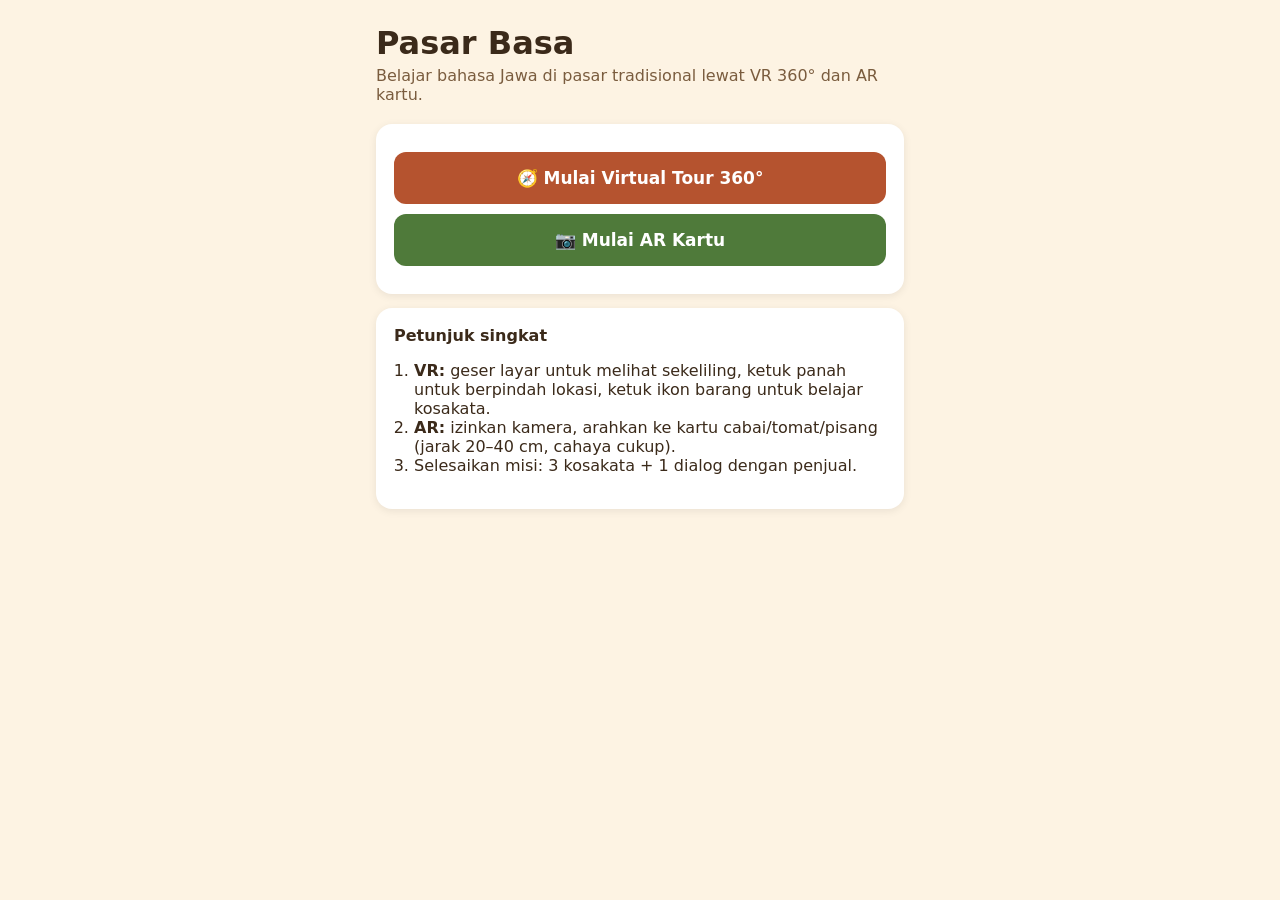
==== index.html @ 5d2a545c "Initial commit: Pasar Basa skeleton" ====
<!DOCTYPE html>
<html lang="id"><head>
<meta charset="utf-8"><meta name="viewport" content="width=device-width,initial-scale=1">
<title>Pasar Basa — Belajar Bahasa Jawa</title>
<link rel="stylesheet" href="css/main.css">
</head><body><div class="wrap">
  <h1>Pasar Basa</h1>
  <p class="sub">Belajar bahasa Jawa di pasar tradisional lewat VR 360° dan AR kartu.</p>
  <div class="card">
    <a class="btn" href="vr/index.html">🧭 Mulai Virtual Tour 360°</a>
    <a class="btn alt" href="ar/index.html">📷 Mulai AR Kartu</a>
  </div>
  <div class="card">
    <strong>Petunjuk singkat</strong>
    <ol>
      <li><b>VR:</b> geser layar untuk melihat sekeliling, ketuk panah untuk berpindah lokasi, ketuk ikon barang untuk belajar kosakata.</li>
      <li><b>AR:</b> izinkan kamera, arahkan ke kartu cabai/tomat/pisang (jarak 20–40 cm, cahaya cukup).</li>
      <li>Selesaikan misi: 3 kosakata + 1 dialog dengan penjual.</li>
    </ol>
  </div>
</div></body></html>
---- css/main.css ----
*{box-sizing:border-box}body{margin:0;font-family:system-ui,sans-serif;background:#fdf3e3;color:#3b2a1a}
.wrap{max-width:560px;margin:0 auto;padding:24px 16px}
h1{margin:0 0 4px}.sub{color:#7a5c3e;margin:0 0 20px}
.card{background:#fff;border-radius:16px;padding:18px;margin:14px 0;box-shadow:0 2px 8px rgba(0,0,0,.08)}
.btn{display:block;text-align:center;text-decoration:none;background:#b5532f;color:#fff;font-weight:600;padding:16px;border-radius:12px;font-size:17px;margin:10px 0}
.btn.alt{background:#4f7a3a}
ol{padding-left:20px}
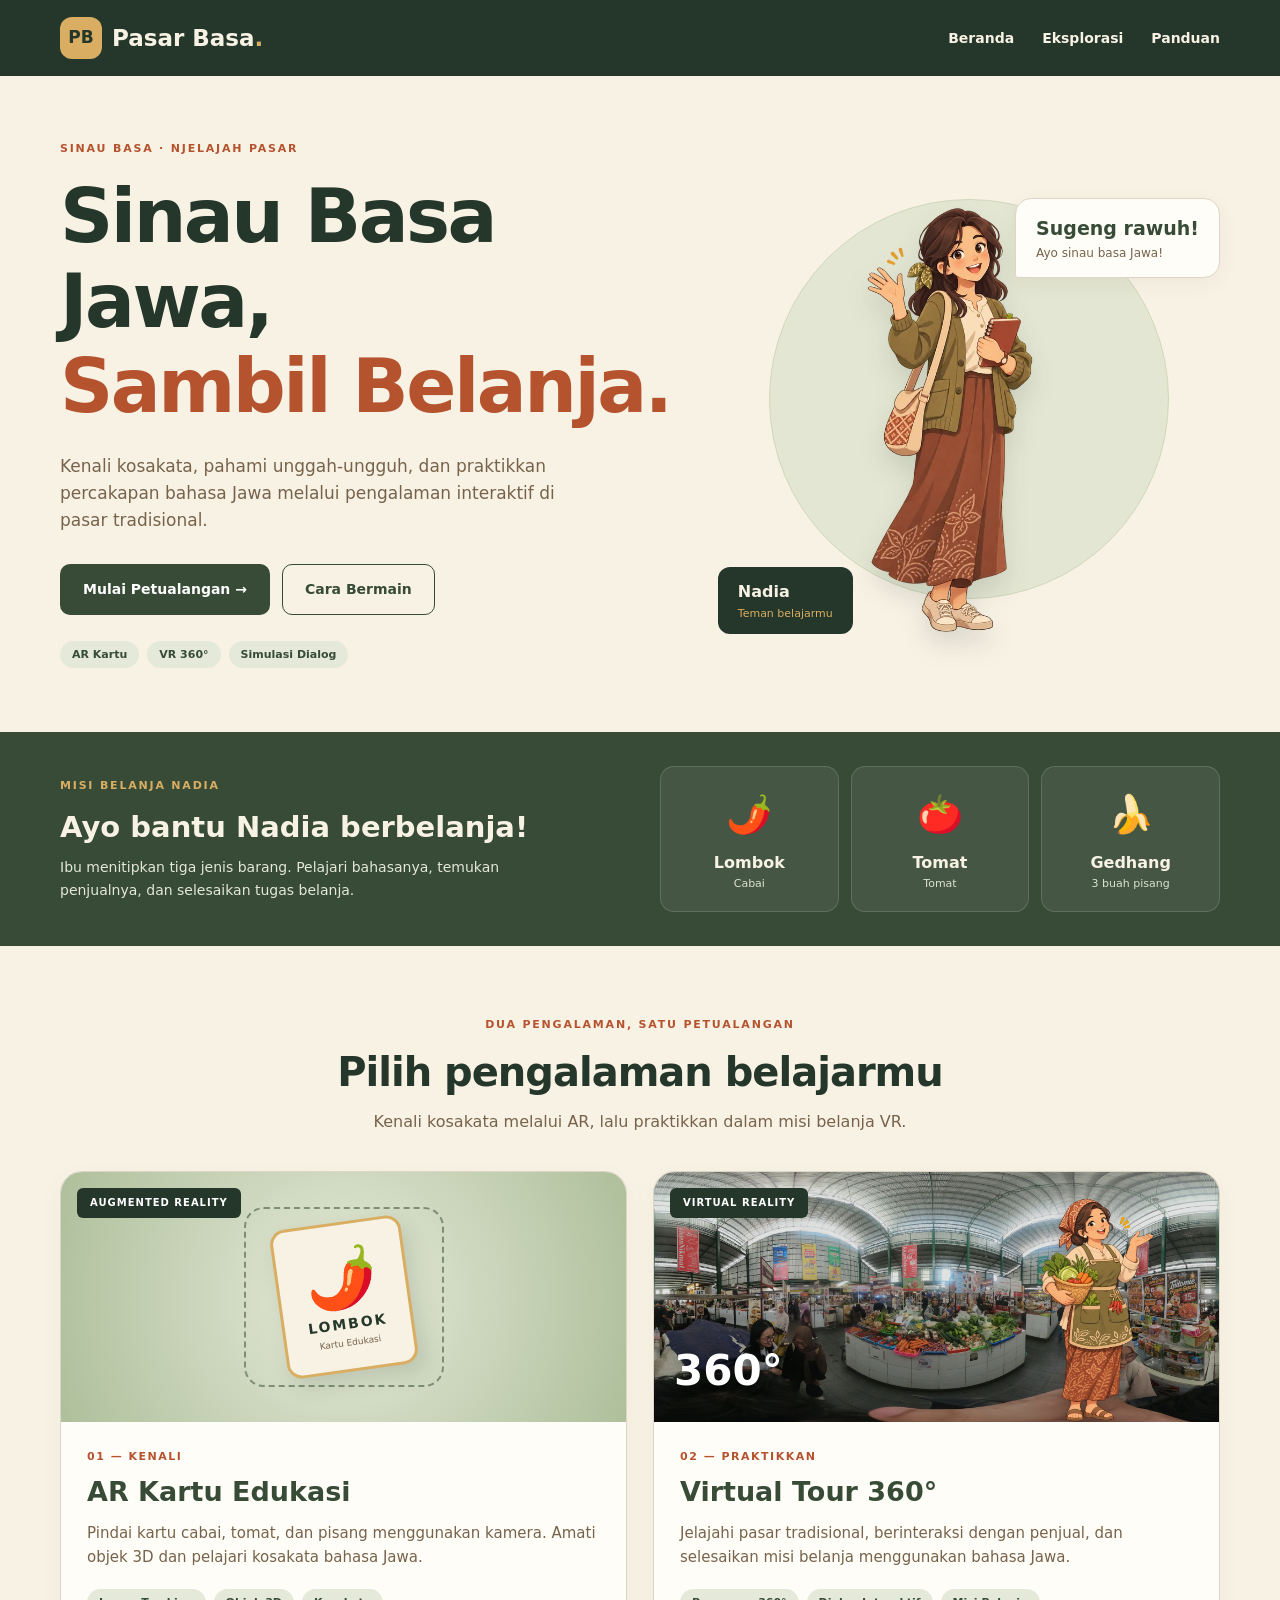
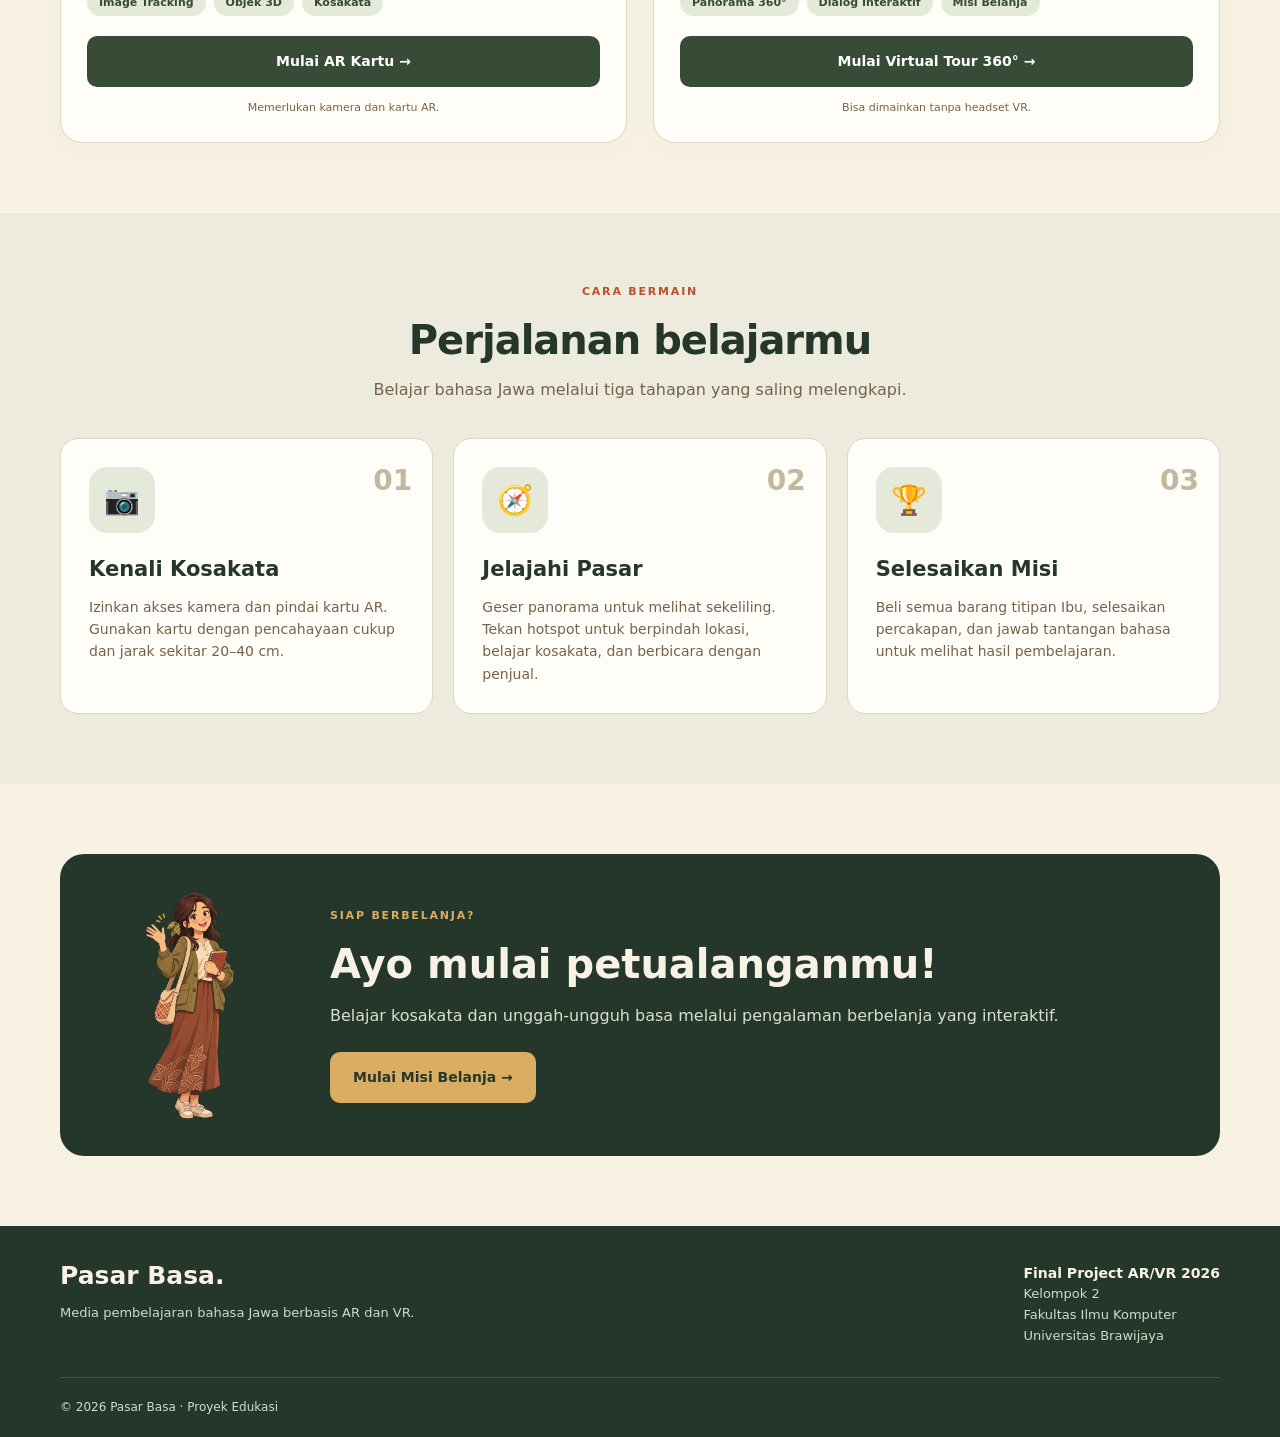
==== commit 5d270ea6: "update ui dashboard" ====
--- a/index.html
+++ b/index.html
@@ -1,21 +1,271 @@
-<!DOCTYPE html>
-<html lang="id"><head>
-<meta charset="utf-8"><meta name="viewport" content="width=device-width,initial-scale=1">
-<title>Pasar Basa — Belajar Bahasa Jawa</title>
-<link rel="stylesheet" href="css/main.css">
-</head><body><div class="wrap">
-  <h1>Pasar Basa</h1>
-  <p class="sub">Belajar bahasa Jawa di pasar tradisional lewat VR 360° dan AR kartu.</p>
-  <div class="card">
-    <a class="btn" href="vr/index.html">🧭 Mulai Virtual Tour 360°</a>
-    <a class="btn alt" href="ar/index.html">📷 Mulai AR Kartu</a>
-  </div>
-  <div class="card">
-    <strong>Petunjuk singkat</strong>
-    <ol>
-      <li><b>VR:</b> geser layar untuk melihat sekeliling, ketuk panah untuk berpindah lokasi, ketuk ikon barang untuk belajar kosakata.</li>
-      <li><b>AR:</b> izinkan kamera, arahkan ke kartu cabai/tomat/pisang (jarak 20–40 cm, cahaya cukup).</li>
-      <li>Selesaikan misi: 3 kosakata + 1 dialog dengan penjual.</li>
-    </ol>
-  </div>
-</div></body></html>
+<!doctype html>
+<html lang="id">
+  <head>
+    <meta charset="UTF-8" />
+    <meta name="viewport" content="width=device-width, initial-scale=1.0" />
+
+    <meta name="theme-color" content="#25372A" />
+
+    <meta name="description" content="Pasar Basa, media pembelajaran bahasa Jawa melalui AR kartu dan Virtual Tour 360 derajat." />
+
+    <title>Pasar Basa — Sinau Basa Jawa</title>
+
+    <link rel="stylesheet" href="css/main.css" />
+  </head>
+
+  <body class="home-page">
+    <!-- NAVIGASI -->
+    <header class="navbar">
+      <div class="container nav-inner">
+        <a href="index.html" class="brand">
+          <span class="brand-icon">PB</span>
+          <span>Pasar Basa<span class="brand-dot">.</span></span>
+        </a>
+
+        <nav aria-label="Navigasi utama">
+          <a href="#beranda">Beranda</a>
+          <a href="#eksplorasi">Eksplorasi</a>
+          <a href="#panduan">Panduan</a>
+        </nav>
+      </div>
+    </header>
+
+    <main>
+      <!-- HERO -->
+      <section class="hero" id="beranda">
+        <div class="container hero-grid">
+          <div class="hero-content">
+            <div class="eyebrow">SINAU BASA · NJELAJAH PASAR</div>
+
+            <h1>
+              Sinau Basa Jawa,
+              <span>Sambil Belanja.</span>
+            </h1>
+
+            <p class="hero-description">Kenali kosakata, pahami unggah-ungguh, dan praktikkan percakapan bahasa Jawa melalui pengalaman interaktif di pasar tradisional.</p>
+
+            <div class="hero-actions">
+              <a href="vr/index.html" class="btn btn-primary"> Mulai Petualangan → </a>
+
+              <a href="#panduan" class="btn btn-outline"> Cara Bermain </a>
+            </div>
+
+            <div class="hero-features">
+              <span>AR Kartu</span>
+              <span>VR 360°</span>
+              <span>Simulasi Dialog</span>
+            </div>
+          </div>
+
+          <div class="hero-visual">
+            <div class="character-circle"></div>
+
+            <div class="speech-card">
+              <strong>Sugeng rawuh!</strong>
+              <span>Ayo sinau basa Jawa!</span>
+            </div>
+
+            <img class="nadia-hero" src="assets/nadia.webp" alt="Nadia, pemandu belajar Pasar Basa" fetchpriority="high" />
+
+            <div class="character-name">
+              <strong>Nadia</strong>
+              <span>Teman belajarmu</span>
+            </div>
+          </div>
+        </div>
+      </section>
+
+      <!-- MISI -->
+      <section class="mission-section">
+        <div class="container mission-inner">
+          <div>
+            <div class="eyebrow light">MISI BELANJA NADIA</div>
+
+            <h2>Ayo bantu Nadia berbelanja!</h2>
+
+            <p>Ibu menitipkan tiga jenis barang. Pelajari bahasanya, temukan penjualnya, dan selesaikan tugas belanja.</p>
+          </div>
+
+          <div class="shopping-items">
+            <div class="shopping-item">
+              <span aria-hidden="true">🌶️</span>
+              <strong>Lombok</strong>
+              <small>Cabai</small>
+            </div>
+
+            <div class="shopping-item">
+              <span aria-hidden="true">🍅</span>
+              <strong>Tomat</strong>
+              <small>Tomat</small>
+            </div>
+
+            <div class="shopping-item">
+              <span aria-hidden="true">🍌</span>
+              <strong>Gedhang</strong>
+              <small>3 buah pisang</small>
+            </div>
+          </div>
+        </div>
+      </section>
+
+      <!-- PILIH MODUL -->
+      <section class="section container" id="eksplorasi">
+        <div class="section-heading">
+          <div class="eyebrow">DUA PENGALAMAN, SATU PETUALANGAN</div>
+
+          <h2>Pilih pengalaman belajarmu</h2>
+
+          <p>Kenali kosakata melalui AR, lalu praktikkan dalam misi belanja VR.</p>
+        </div>
+
+        <div class="module-grid">
+          <!-- AR -->
+          <article class="module-card">
+            <div class="module-image ar-visual">
+              <span class="module-tag"> AUGMENTED REALITY </span>
+
+              <div class="scan-decoration">
+                <div class="flashcard">
+                  <span aria-hidden="true">🌶️</span>
+                  <strong>LOMBOK</strong>
+                  <small>Kartu Edukasi</small>
+                </div>
+              </div>
+            </div>
+
+            <div class="module-content">
+              <span class="module-number"> 01 — KENALI </span>
+
+              <h3>AR Kartu Edukasi</h3>
+
+              <p>Pindai kartu cabai, tomat, dan pisang menggunakan kamera. Amati objek 3D dan pelajari kosakata bahasa Jawa.</p>
+
+              <div class="module-features">
+                <span>Image Tracking</span>
+                <span>Objek 3D</span>
+                <span>Kosakata</span>
+              </div>
+
+              <a href="ar/index.html" class="btn btn-primary full"> Mulai AR Kartu → </a>
+
+              <small class="module-note"> Memerlukan kamera dan kartu AR. </small>
+            </div>
+          </article>
+
+          <!-- VR -->
+          <article class="module-card">
+            <div class="module-image vr-visual">
+              <img src="assets/panorama/kios-sayur.jpg" alt="Panorama asli kios sayur Pasar Basa" loading="lazy" />
+
+              <span class="module-tag"> VIRTUAL REALITY </span>
+
+              <span class="degree-label">360°</span>
+
+              <img class="seller-preview" src="assets/bu-sari.webp" alt="" loading="lazy" />
+            </div>
+
+            <div class="module-content">
+              <span class="module-number"> 02 — PRAKTIKKAN </span>
+
+              <h3>Virtual Tour 360°</h3>
+
+              <p>Jelajahi pasar tradisional, berinteraksi dengan penjual, dan selesaikan misi belanja menggunakan bahasa Jawa.</p>
+
+              <div class="module-features">
+                <span>Panorama 360°</span>
+                <span>Dialog Interaktif</span>
+                <span>Misi Belanja</span>
+              </div>
+
+              <a href="vr/index.html" class="btn btn-primary full"> Mulai Virtual Tour 360° → </a>
+
+              <small class="module-note"> Bisa dimainkan tanpa headset VR. </small>
+            </div>
+          </article>
+        </div>
+      </section>
+
+      <!-- PANDUAN -->
+      <section class="guide-section" id="panduan">
+        <div class="container section">
+          <div class="section-heading">
+            <div class="eyebrow">CARA BERMAIN</div>
+
+            <h2>Perjalanan belajarmu</h2>
+
+            <p>Belajar bahasa Jawa melalui tiga tahapan yang saling melengkapi.</p>
+          </div>
+
+          <div class="steps-grid">
+            <article class="step-card">
+              <span class="step-number">01</span>
+
+              <div class="step-icon" aria-hidden="true">📷</div>
+
+              <h3>Kenali Kosakata</h3>
+
+              <p>Izinkan akses kamera dan pindai kartu AR. Gunakan kartu dengan pencahayaan cukup dan jarak sekitar 20–40 cm.</p>
+            </article>
+
+            <article class="step-card">
+              <span class="step-number">02</span>
+
+              <div class="step-icon" aria-hidden="true">🧭</div>
+
+              <h3>Jelajahi Pasar</h3>
+
+              <p>Geser panorama untuk melihat sekeliling. Tekan hotspot untuk berpindah lokasi, belajar kosakata, dan berbicara dengan penjual.</p>
+            </article>
+
+            <article class="step-card">
+              <span class="step-number">03</span>
+
+              <div class="step-icon" aria-hidden="true">🏆</div>
+
+              <h3>Selesaikan Misi</h3>
+
+              <p>Beli semua barang titipan Ibu, selesaikan percakapan, dan jawab tantangan bahasa untuk melihat hasil pembelajaran.</p>
+            </article>
+          </div>
+        </div>
+      </section>
+
+      <!-- PENUTUP -->
+      <section class="container section">
+        <div class="final-banner">
+          <img src="assets/nadia.webp" alt="" loading="lazy" />
+
+          <div>
+            <div class="eyebrow light">SIAP BERBELANJA?</div>
+
+            <h2>Ayo mulai petualanganmu!</h2>
+
+            <p>Belajar kosakata dan unggah-ungguh basa melalui pengalaman berbelanja yang interaktif.</p>
+
+            <a href="vr/index.html" class="btn btn-gold"> Mulai Misi Belanja → </a>
+          </div>
+        </div>
+      </section>
+    </main>
+
+    <!-- FOOTER -->
+    <footer class="footer">
+      <div class="container footer-inner">
+        <div>
+          <h3>Pasar Basa.</h3>
+
+          <p>Media pembelajaran bahasa Jawa berbasis AR dan VR.</p>
+        </div>
+
+        <div class="footer-info">
+          <strong>Final Project AR/VR 2026</strong>
+          <span>Kelompok 2</span>
+          <span>Fakultas Ilmu Komputer</span>
+          <span>Universitas Brawijaya</span>
+        </div>
+      </div>
+
+      <div class="container copyright">© 2026 Pasar Basa · Proyek Edukasi</div>
+    </footer>
+  </body>
+</html>
--- a/css/main.css
+++ b/css/main.css
@@ -1,7 +1,823 @@
-*{box-sizing:border-box}body{margin:0;font-family:system-ui,sans-serif;background:#fdf3e3;color:#3b2a1a}
-.wrap{max-width:560px;margin:0 auto;padding:24px 16px}
-h1{margin:0 0 4px}.sub{color:#7a5c3e;margin:0 0 20px}
-.card{background:#fff;border-radius:16px;padding:18px;margin:14px 0;box-shadow:0 2px 8px rgba(0,0,0,.08)}
-.btn{display:block;text-align:center;text-decoration:none;background:#b5532f;color:#fff;font-weight:600;padding:16px;border-radius:12px;font-size:17px;margin:10px 0}
-.btn.alt{background:#4f7a3a}
-ol{padding-left:20px}
+/* ===================================
+   PASAR BASA - HOMEPAGE
+   =================================== */
+
+.home-page {
+  --green: #374b36;
+  --dark-green: #25372a;
+  --cream: #f8f2e5;
+  --gold: #d9ae62;
+  --terracotta: #b5532f;
+  --brown: #3b2a1a;
+  --muted: #77634b;
+  --border: #ded5c4;
+
+  margin: 0;
+  background: var(--cream);
+  color: var(--brown);
+  font-family:
+    system-ui,
+    -apple-system,
+    BlinkMacSystemFont,
+    "Segoe UI",
+    sans-serif;
+  line-height: 1.6;
+}
+
+.home-page *,
+.home-page *::before,
+.home-page *::after {
+  box-sizing: border-box;
+}
+
+.home-page a {
+  color: inherit;
+  text-decoration: none;
+}
+
+.home-page img {
+  display: block;
+  max-width: 100%;
+}
+
+.home-page h1,
+.home-page h2,
+.home-page h3,
+.home-page p {
+  margin: 0;
+}
+
+.home-page h1,
+.home-page h2,
+.home-page h3 {
+  line-height: 1.15;
+}
+
+.home-page .container {
+  width: min(1160px, calc(100% - 48px));
+  margin-inline: auto;
+}
+
+.home-page section[id] {
+  scroll-margin-top: 90px;
+}
+
+/* NAVBAR */
+
+.home-page .navbar {
+  background: var(--dark-green);
+  color: var(--cream);
+}
+
+.home-page .nav-inner {
+  min-height: 76px;
+  display: flex;
+  align-items: center;
+  justify-content: space-between;
+  gap: 24px;
+}
+
+.home-page .brand {
+  display: flex;
+  align-items: center;
+  gap: 10px;
+  font-size: 23px;
+  font-weight: 800;
+}
+
+.home-page .brand-icon {
+  display: grid;
+  place-items: center;
+  width: 42px;
+  height: 42px;
+  border-radius: 12px;
+  background: var(--gold);
+  color: var(--dark-green);
+  font-size: 17px;
+}
+
+.home-page .brand-dot {
+  color: var(--gold);
+}
+
+.home-page nav {
+  display: flex;
+  align-items: center;
+  gap: 28px;
+  font-size: 14px;
+  font-weight: 600;
+}
+
+.home-page nav a:hover {
+  color: var(--gold);
+}
+
+/* HERO */
+
+.home-page .hero {
+  overflow: hidden;
+  padding: 64px 0;
+}
+
+.home-page .hero-grid {
+  display: grid;
+  grid-template-columns: 1.1fr 0.9fr;
+  align-items: center;
+  gap: 44px;
+}
+
+.home-page .eyebrow {
+  color: var(--terracotta);
+  font-size: 11px;
+  font-weight: 800;
+  letter-spacing: 1.8px;
+  margin-bottom: 16px;
+}
+
+.home-page .eyebrow.light {
+  color: var(--gold);
+}
+
+.home-page .hero h1 {
+  color: var(--dark-green);
+  font-size: clamp(42px, 5.8vw, 74px);
+  font-weight: 850;
+  letter-spacing: -2.5px;
+}
+
+.home-page .hero h1 span {
+  display: block;
+  color: var(--terracotta);
+}
+
+.home-page .hero-description {
+  color: var(--muted);
+  max-width: 530px;
+  font-size: 17px;
+  margin-top: 24px;
+}
+
+.home-page .hero-actions {
+  display: flex;
+  flex-wrap: wrap;
+  gap: 12px;
+  margin-top: 30px;
+}
+
+.home-page .btn {
+  display: inline-flex;
+  align-items: center;
+  justify-content: center;
+  min-height: 48px;
+  border: 1px solid transparent;
+  padding: 13px 22px;
+  border-radius: 10px;
+  font-size: 14px;
+  font-weight: 750;
+  text-align: center;
+  transition:
+    background 0.2s,
+    transform 0.2s;
+}
+
+.home-page .btn:hover {
+  transform: translateY(-2px);
+}
+
+.home-page .btn-primary {
+  background: var(--green);
+  color: #fff;
+}
+
+.home-page .btn-primary:hover {
+  background: var(--dark-green);
+}
+
+.home-page .btn-outline {
+  border-color: var(--green);
+  color: var(--green);
+}
+
+.home-page .btn-gold {
+  background: var(--gold);
+  color: var(--dark-green);
+}
+
+.home-page a:focus-visible {
+  outline: 3px solid var(--terracotta);
+  outline-offset: 4px;
+}
+
+.home-page .btn.full {
+  width: 100%;
+}
+
+.home-page .hero-features,
+.home-page .module-features {
+  display: flex;
+  flex-wrap: wrap;
+  gap: 8px;
+}
+
+.home-page .hero-features {
+  margin-top: 26px;
+}
+
+.home-page .hero-features span,
+.home-page .module-features span {
+  border-radius: 30px;
+  padding: 5px 12px;
+  background: #e5e9da;
+  color: var(--green);
+  font-size: 11px;
+  font-weight: 650;
+}
+
+/* MASKOT NADIA */
+
+.home-page .hero-visual {
+  min-height: 460px;
+  position: relative;
+  display: flex;
+  justify-content: center;
+  align-items: flex-end;
+}
+
+.home-page .character-circle {
+  position: absolute;
+  width: 88%;
+  aspect-ratio: 1;
+  max-width: 400px;
+  bottom: 35px;
+  border-radius: 50%;
+  background: #e3e6d2;
+  border: 1px solid #d1d7bd;
+}
+
+.home-page .nadia-hero {
+  position: relative;
+  height: 430px;
+  width: 90%;
+  object-fit: contain;
+  z-index: 2;
+  filter: drop-shadow(0 14px 12px #25372a22);
+}
+
+.home-page .speech-card {
+  position: absolute;
+  top: 24px;
+  right: 0;
+  z-index: 3;
+  display: flex;
+  flex-direction: column;
+  background: #fffdf8;
+  padding: 14px 20px;
+  border: 1px solid var(--border);
+  border-radius: 16px 16px 16px 3px;
+  box-shadow: 0 6px 22px #3b2a1a0d;
+}
+
+.home-page .speech-card strong {
+  color: var(--green);
+  font-size: 19px;
+}
+
+.home-page .speech-card span {
+  color: var(--muted);
+  font-size: 12px;
+}
+
+.home-page .character-name {
+  position: absolute;
+  z-index: 4;
+  bottom: 0;
+  left: 0;
+  padding: 12px 20px;
+  border-radius: 12px;
+  background: var(--dark-green);
+  color: var(--cream);
+  display: flex;
+  flex-direction: column;
+}
+
+.home-page .character-name span {
+  color: var(--gold);
+  font-size: 11px;
+}
+
+/* DAFTAR BELANJA */
+
+.home-page .mission-section {
+  padding: 34px 0;
+  background: var(--green);
+  color: var(--cream);
+}
+
+.home-page .mission-inner {
+  display: grid;
+  grid-template-columns: 1fr 1fr;
+  align-items: center;
+  gap: 40px;
+}
+
+.home-page .mission-inner h2 {
+  font-size: 29px;
+}
+
+.home-page .mission-inner p {
+  margin-top: 12px;
+  color: #e4e7da;
+  font-size: 14px;
+  max-width: 480px;
+}
+
+.home-page .shopping-items {
+  display: grid;
+  grid-template-columns: repeat(3, 1fr);
+  gap: 12px;
+}
+
+.home-page .shopping-item {
+  text-align: center;
+  background: #ffffff12;
+  border: 1px solid #ffffff24;
+  border-radius: 14px;
+  padding: 18px 8px;
+  display: flex;
+  flex-direction: column;
+}
+
+.home-page .shopping-item > span {
+  font-size: 37px;
+  margin-bottom: 5px;
+}
+
+.home-page .shopping-item small {
+  font-size: 11px;
+  color: #d9e1cc;
+}
+
+/* SECTION */
+
+.home-page .section {
+  padding-block: 70px;
+}
+
+.home-page .section-heading {
+  text-align: center;
+  max-width: 650px;
+  margin: 0 auto 36px;
+}
+
+.home-page .section-heading h2 {
+  color: var(--dark-green);
+  font-size: clamp(28px, 4vw, 40px);
+  letter-spacing: -1px;
+}
+
+.home-page .section-heading p {
+  margin-top: 14px;
+  color: var(--muted);
+}
+
+/* MODUL AR DAN VR */
+
+.home-page .module-grid {
+  display: grid;
+  grid-template-columns: repeat(2, minmax(0, 1fr));
+  gap: 26px;
+}
+
+.home-page .module-card {
+  border: 1px solid var(--border);
+  background: #fffdf8;
+  border-radius: 22px;
+  overflow: hidden;
+  display: flex;
+  flex-direction: column;
+  box-shadow: 0 8px 30px #3b2a1a08;
+}
+
+.home-page .module-image {
+  height: 250px;
+  overflow: hidden;
+  position: relative;
+}
+
+.home-page .module-image > img:not(.seller-preview) {
+  height: 100%;
+  width: 100%;
+  object-fit: cover;
+}
+
+.home-page .module-tag {
+  position: absolute;
+  z-index: 3;
+  top: 16px;
+  left: 16px;
+  padding: 7px 13px;
+  background: var(--dark-green);
+  color: white;
+  border-radius: 6px;
+  font-size: 10px;
+  font-weight: 750;
+  letter-spacing: 1px;
+}
+
+.home-page .vr-visual {
+  background: var(--dark-green);
+}
+
+.home-page .vr-visual::after {
+  content: "";
+  position: absolute;
+  inset: 0;
+  background: #25372a25;
+}
+
+.home-page .seller-preview {
+  position: absolute;
+  right: 14px;
+  bottom: 0;
+  height: 90%;
+  width: 38%;
+  object-fit: contain;
+  object-position: bottom;
+  z-index: 2;
+  filter: drop-shadow(0 5px 6px #0003);
+}
+
+.home-page .degree-label {
+  position: absolute;
+  z-index: 3;
+  bottom: 18px;
+  left: 20px;
+  color: white;
+  font-size: 42px;
+  font-weight: 800;
+  text-shadow: 0 2px 8px #0006;
+}
+
+/* ILUSTRASI AR */
+
+.home-page .ar-visual {
+  display: grid;
+  place-items: center;
+  background: radial-gradient(circle, #e6ead9, #aebf9b);
+}
+
+.home-page .scan-decoration {
+  width: 200px;
+  height: 180px;
+  border: 2px dashed #374b3688;
+  border-radius: 20px;
+  display: grid;
+  place-items: center;
+}
+
+.home-page .flashcard {
+  background: var(--cream);
+  border: 3px solid var(--gold);
+  border-radius: 15px;
+  width: 132px;
+  height: 150px;
+  transform: rotate(-8deg);
+  display: flex;
+  flex-direction: column;
+  align-items: center;
+  justify-content: center;
+  color: var(--dark-green);
+  box-shadow: 6px 10px 20px #25372a25;
+}
+
+.home-page .flashcard > span {
+  font-size: 58px;
+  line-height: 1.2;
+}
+
+.home-page .flashcard strong {
+  letter-spacing: 2px;
+  font-size: 14px;
+}
+
+.home-page .flashcard small {
+  color: var(--muted);
+  font-size: 9px;
+}
+
+.home-page .module-content {
+  padding: 26px;
+  flex: 1;
+  display: flex;
+  flex-direction: column;
+}
+
+.home-page .module-number {
+  color: var(--terracotta);
+  font-size: 11px;
+  font-weight: 800;
+  letter-spacing: 1.5px;
+}
+
+.home-page .module-content h3 {
+  margin-top: 10px;
+  color: var(--green);
+  font-size: 27px;
+}
+
+.home-page .module-content p {
+  color: var(--muted);
+  font-size: 15px;
+  margin-top: 14px;
+}
+
+.home-page .module-features {
+  margin: 20px 0;
+}
+
+.home-page .module-content .btn {
+  margin-top: auto;
+}
+
+.home-page .module-note {
+  color: var(--muted);
+  font-size: 11px;
+  text-align: center;
+  margin-top: 12px;
+}
+
+/* PANDUAN */
+
+.home-page .guide-section {
+  background: #ecebdd;
+}
+
+.home-page .steps-grid {
+  display: grid;
+  grid-template-columns: repeat(3, 1fr);
+  gap: 20px;
+}
+
+.home-page .step-card {
+  position: relative;
+  background: #fffdf8;
+  padding: 28px;
+  border: 1px solid var(--border);
+  border-radius: 18px;
+}
+
+.home-page .step-number {
+  position: absolute;
+  top: 20px;
+  right: 20px;
+  font-size: 28px;
+  font-weight: 800;
+  color: #c3b79d;
+}
+
+.home-page .step-icon {
+  width: 66px;
+  height: 66px;
+  background: #e5e9d9;
+  border-radius: 18px;
+  display: grid;
+  place-items: center;
+  font-size: 29px;
+  margin-bottom: 24px;
+}
+
+.home-page .step-card h3 {
+  font-size: 21px;
+  color: var(--dark-green);
+  margin-bottom: 14px;
+}
+
+.home-page .step-card p {
+  color: var(--muted);
+  font-size: 14px;
+}
+
+/* BANNER PENUTUP */
+
+.home-page .final-banner {
+  display: flex;
+  align-items: center;
+  gap: 40px;
+  padding: 36px 50px;
+  background: var(--dark-green);
+  color: var(--cream);
+  border-radius: 24px;
+}
+
+.home-page .final-banner img {
+  width: 180px;
+  height: 230px;
+  object-fit: contain;
+}
+
+.home-page .final-banner h2 {
+  font-size: clamp(27px, 4vw, 40px);
+}
+
+.home-page .final-banner p {
+  color: #d9dfd1;
+  margin: 16px 0 24px;
+}
+
+/* FOOTER */
+
+.home-page .footer {
+  background: var(--dark-green);
+  color: var(--cream);
+  padding-top: 36px;
+}
+
+.home-page .footer-inner {
+  display: flex;
+  justify-content: space-between;
+  gap: 30px;
+  padding-bottom: 30px;
+}
+
+.home-page .footer h3 {
+  font-size: 25px;
+  margin-bottom: 12px;
+}
+
+.home-page .footer p,
+.home-page .footer-info span {
+  color: #d2dacc;
+  font-size: 13px;
+}
+
+.home-page .footer-info {
+  display: flex;
+  flex-direction: column;
+  font-size: 14px;
+}
+
+.home-page .copyright {
+  border-top: 1px solid #ffffff22;
+  padding: 20px 0;
+  font-size: 12px;
+  color: #d2dacc;
+}
+
+/* RESPONSIVE TABLET */
+
+@media (max-width: 900px) {
+  .home-page .hero-grid {
+    gap: 20px;
+  }
+
+  .home-page .hero-visual {
+    min-height: 380px;
+  }
+
+  .home-page .nadia-hero {
+    height: 350px;
+  }
+
+  .home-page .steps-grid {
+    gap: 12px;
+  }
+
+  .home-page .step-card {
+    padding: 20px;
+  }
+}
+
+/* RESPONSIVE MOBILE */
+
+@media (max-width: 680px) {
+  .home-page .container {
+    width: calc(100% - 32px);
+  }
+
+  .home-page .nav-inner {
+    min-height: 65px;
+    flex-wrap: wrap;
+    gap: 10px;
+    padding-block: 10px;
+  }
+
+  .home-page .brand {
+    font-size: 20px;
+  }
+
+  .home-page .brand-icon {
+    width: 34px;
+    height: 34px;
+  }
+
+  .home-page nav {
+    gap: 14px;
+    font-size: 11px;
+  }
+
+  .home-page .hero {
+    padding: 40px 0 28px;
+  }
+
+  .home-page .hero-grid,
+  .home-page .mission-inner,
+  .home-page .module-grid,
+  .home-page .steps-grid {
+    grid-template-columns: minmax(0, 1fr);
+  }
+
+  .home-page .hero h1 {
+    font-size: clamp(36px, 9vw, 48px);
+    letter-spacing: -1.5px;
+  }
+
+  .home-page .hero-description {
+    font-size: 15px;
+    margin-top: 16px;
+  }
+
+  .home-page .hero-actions {
+    margin-top: 22px;
+  }
+
+  .home-page .hero-actions .btn {
+    flex: 1 1 145px;
+  }
+
+  .home-page .hero-visual {
+    min-height: 340px;
+  }
+
+  .home-page .nadia-hero {
+    height: 320px;
+  }
+
+  .home-page .character-circle {
+    max-width: 280px;
+    bottom: 20px;
+  }
+
+  .home-page .speech-card {
+    top: 15px;
+    padding: 10px 14px;
+  }
+
+  .home-page .speech-card strong {
+    font-size: 15px;
+  }
+
+  .home-page .mission-inner {
+    gap: 22px;
+  }
+
+  .home-page .shopping-items {
+    gap: 8px;
+  }
+
+  .home-page .shopping-item {
+    padding: 12px 4px;
+  }
+
+  .home-page .section {
+    padding-block: 44px;
+  }
+
+  .home-page .module-image {
+    height: 210px;
+  }
+
+  .home-page .module-content {
+    padding: 22px;
+  }
+
+  .home-page .final-banner {
+    flex-direction: column;
+    text-align: center;
+    padding: 24px;
+    gap: 16px;
+  }
+
+  .home-page .final-banner img {
+    height: 180px;
+    width: 150px;
+  }
+
+  .home-page .footer-inner {
+    flex-direction: column;
+  }
+}
+
+/* ACCESSIBILITY */
+
+@media (prefers-reduced-motion: reduce) {
+  .home-page *,
+  .home-page *::before,
+  .home-page *::after {
+    animation: none !important;
+    transition: none !important;
+  }
+
+  .home-page .btn:hover {
+    transform: none;
+  }
+}
